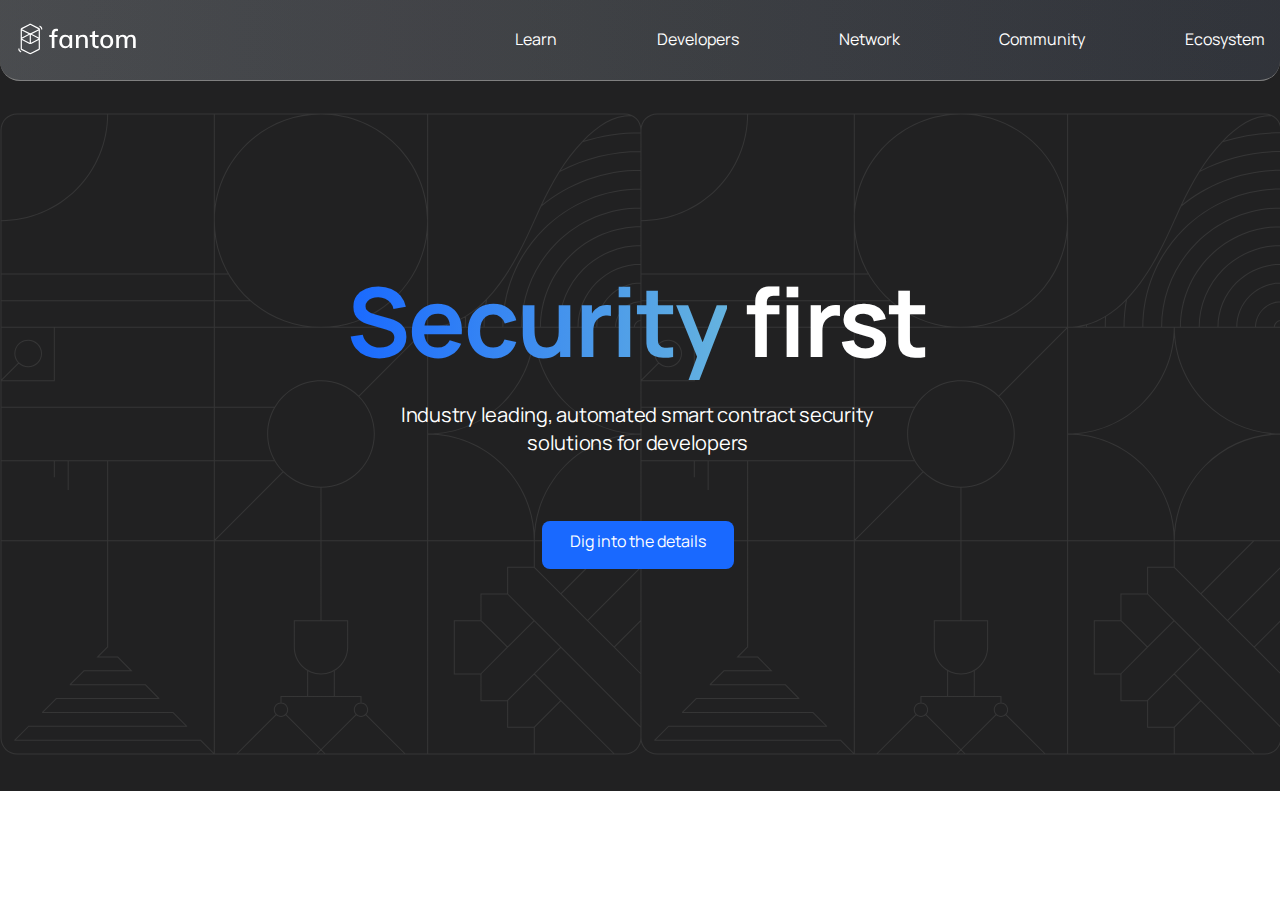
==== Phantom/index.html @ bafaa1d3 "Add files via upload" ====
<!DOCTYPE html>
<html lang="en">

<head>
    <meta charset="UTF-8">
    <meta name="viewport" content="width=device-width, initial-scale=1.0">
    <title>Document</title>
    <link rel="stylesheet" href="style.css">
</head>

<body>
    <div class="header-wrapper">
        <header>
            <nav class="container">
                <a><img src="Logo (1).svg" class="nav-logo-section" alt="logo"></a>

                <div class="nav-list-section">
                    <ul>
                        <li><a href="#">Learn</a></li>
                        <li><a href="#">Developers</a></li>
                        <li><a href="#">Network</a></li>
                        <li><a href="#">Community</a></li>
                        <li><a href="#">Ecosystem</a></li>
                    </ul>
                </div>
            </nav>
        </header>
    </div>
    <main>
        <div class="banner-section">
            <div class="container banner-section-container">
                <img src="background.svg" alt="graphic image">
                <div class="banner-section-text">
                    <h1><span class="security-color">Security</span> first</h1>
                    <p>Industry leading, automated smart contract security solutions for
                        developers</p>
                    <a class="primary-button">Dig into the details</a>
                </div>

            </div>
        </div>
    </main>
    <footer>

    </footer>
</body>

</html>
---- Phantom/style.css ----
@import url('https://fonts.googleapis.com/css2?family=Manrope:wght@700&display=swap');
@import url('https://fonts.googleapis.com/css2?family=Manrope:wght@400&display=swap');

* {
    box-sizing: border-box;
    margin: 0;
    padding: 0;
}

body {
    margin: 0;
    padding: 0;
    color: #FFFFFF;
}

a {
    text-decoration: none;
    color: white;
    font-family: 'Manrope', sans-serif;
    font-weight: 400;
    Size: 16px;
    line-height: 16px;
    transition: all ease-in-out 0.3;
}

h1 {
    font-family: 'Manrope', sans-serif;
    font-weight: 700;
    font-Size: 96px;
    line-height: 96px;
    letter-spacing: -2px;
}

p {
    font-family: 'Manrope', sans-serif;
    font-weight: 400;
    font-size: 20px;
    line-height: 28px;
    letter-spacing: -0.25px;
}


a:hover {
    cursor: pointer;
}

.container {
    max-width: 1280px;
    margin: auto;
}

.primary-button {
    text-decoration: none;
    padding: 12px 16px 20px 16px;
    border-radius: 8px;
    background-color: #1969FF;
    color: white;
    Font Manrope Weight 700 Size 18px Line height 24px Letter -0.25px Align Center
}

.primary-button:hover {
    background-color: white;
    color: black;
}

.header-wrapper {
    background-color: #212122;

}


header {
    background-image: linear-gradient(90.29deg, rgba(209, 209, 214, 0.08) 0.05%, rgba(103, 116, 139, 0.08) 100%), linear-gradient(90.21deg, rgba(212, 225, 236, 0.16) 0%, rgba(103, 116, 139, 0.16) 100%);
    background-color: #212122;
    border-bottom: 1px solid gray;
    border-bottom-left-radius: 20px;
    border-bottom-right-radius: 20px;
}

nav {
    max-width: 100%;
    display: flex;
    flex-direction: row;
    padding-top: 23px;
    padding-bottom: 23px;
    padding: 23px 15px;
    justify-content: space-between;
    align-items: center;
}

nav img {
    width: 124px;
    height: 32.21px;
}

.nav-list-section {
    width: 60%;

}

.nav-list-section ul {
    list-style-type: none;
    display: flex;
    flex-direction: row;
    justify-content: space-between;
}

.banner-section {
    background-color: #212122;
}

.banner-section-container {
    padding-top: 32px;
    position: relative;
    padding-bottom: 32px;
}

.banner-section-text {
    max-width: 586px;
    position: absolute;
    top: 192px;
    bottom: 152px;
    left: 347px;
    display: flex;
    flex-direction: column;
    text-align: center;
    align-items: center;
}

.enter {
    display: block;
}

.banner-section-text h1 {
    padding-bottom: 32px;
    text-align: center;
}

.security-color {
    /* background: linear-gradient(90deg, #1969FF 0%, #65B3DF 100%);
    -webkit-text-fill-color: transparent;
    -webkit-background-clip: text; */
    background-image: linear-gradient(90deg, #1969FF 0%, #65B3DF 100%);
    -webkit-background-clip: text;
    -webkit-text-fill-color: transparent;

}

.banner-section-text p {
    width: 480px;
    padding-bottom: 64px;
    text-align: center;
}

.banner-section-text a {
    width: 192px;
}
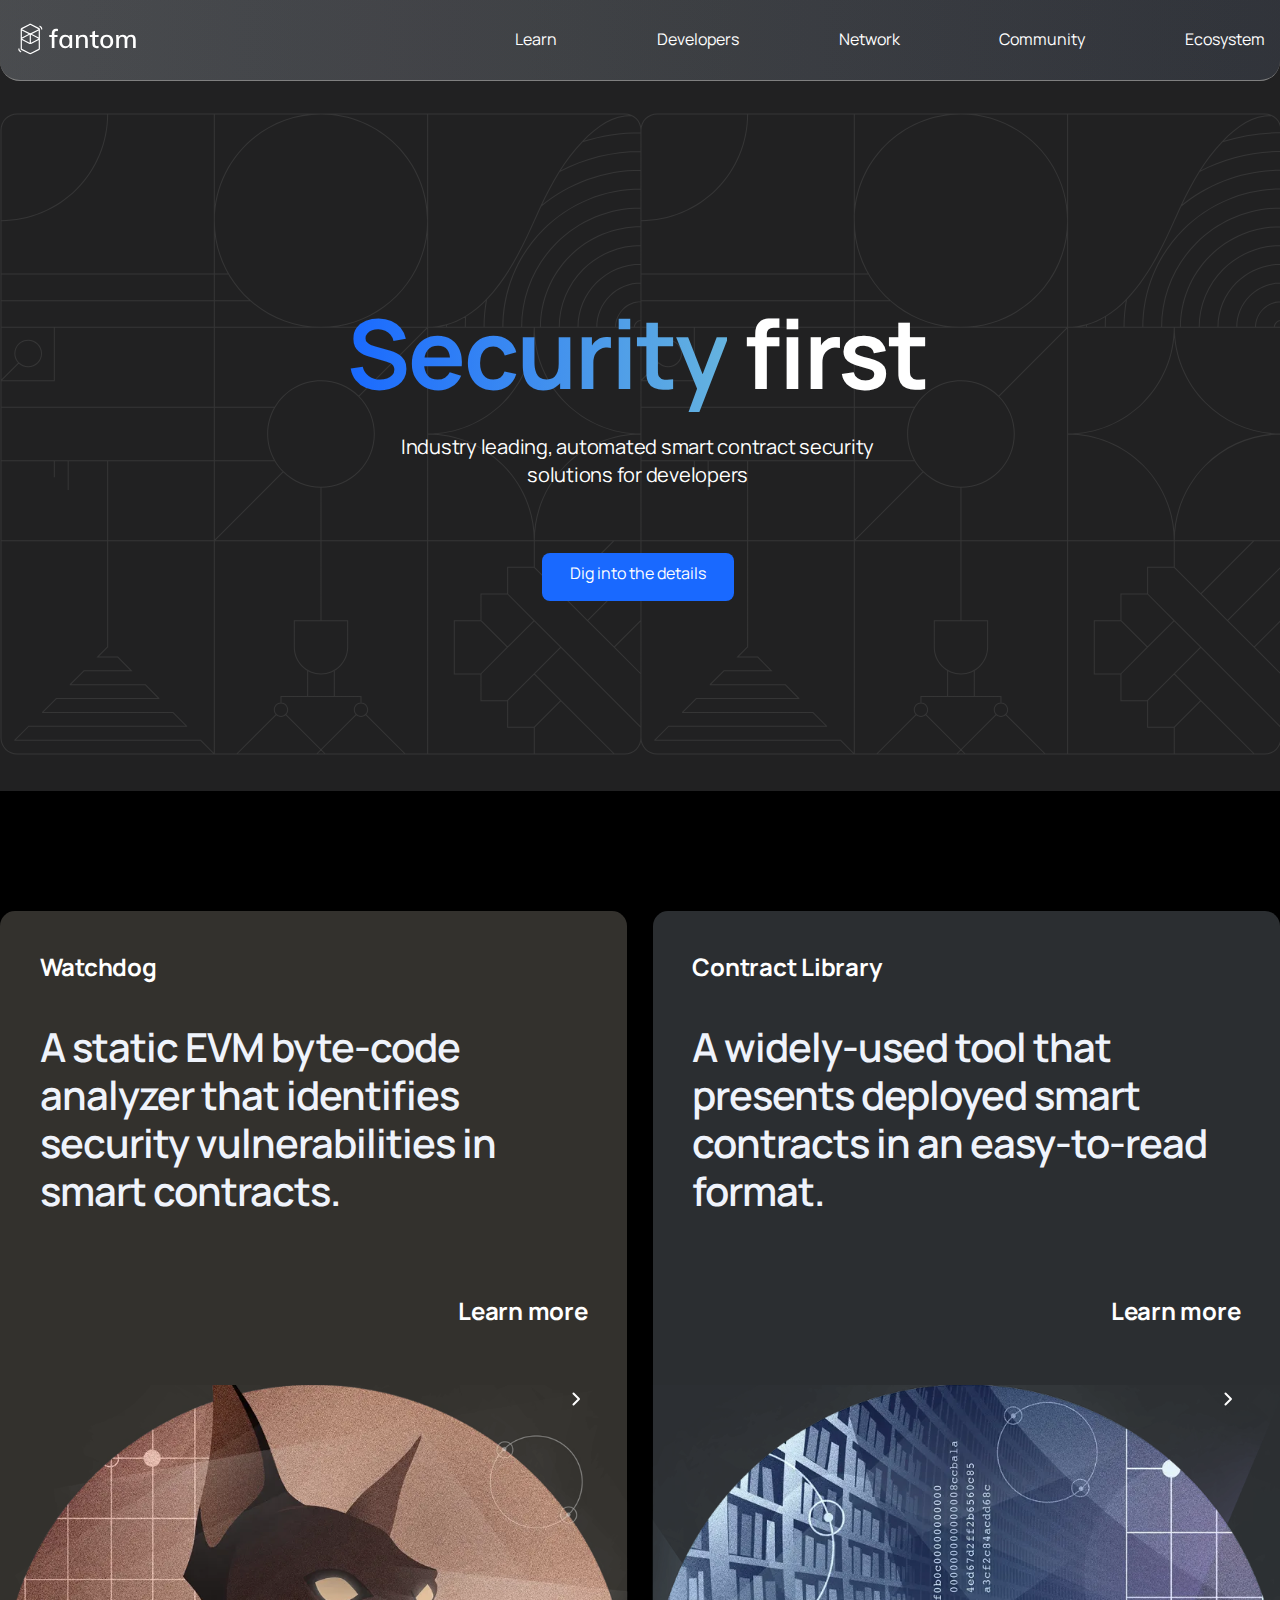
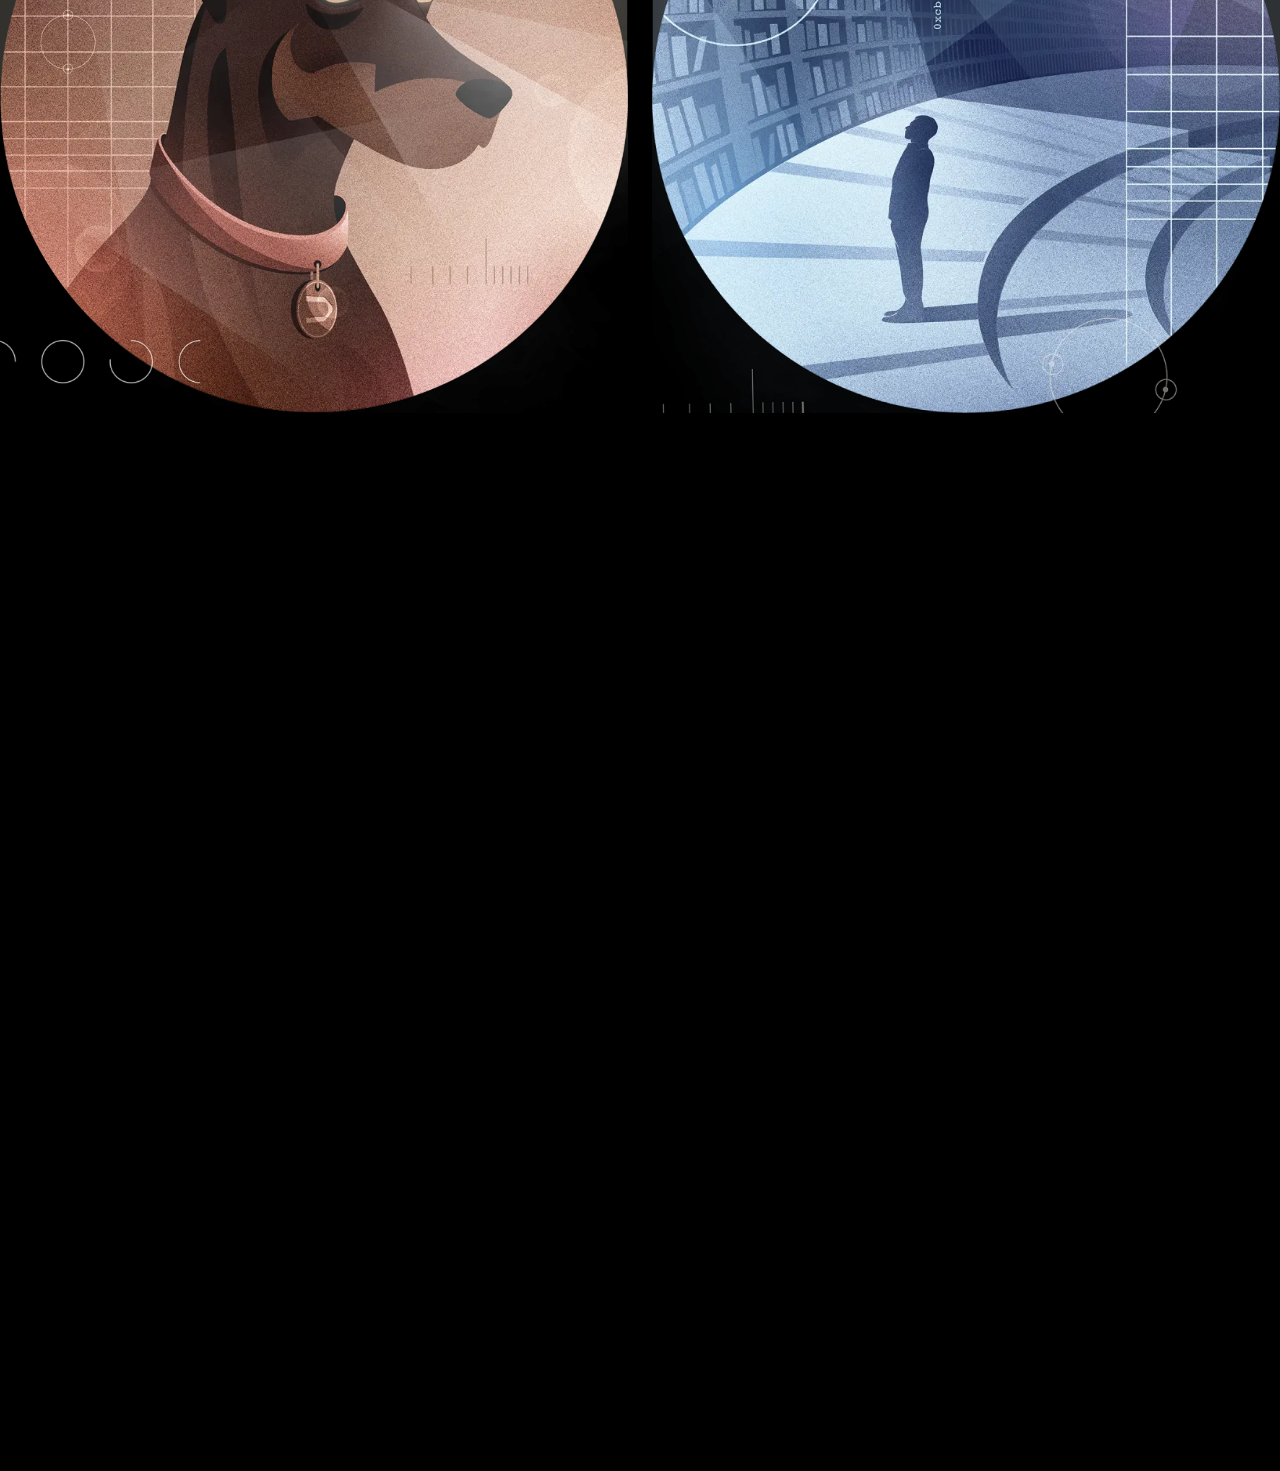
==== commit e151b96c: "Add files via upload" ====
--- a/Phantom/index.html
+++ b/Phantom/index.html
@@ -34,9 +34,44 @@
                     <h1><span class="security-color">Security</span> first</h1>
                     <p>Industry leading, automated smart contract security solutions for
                         developers</p>
-                    <a class="primary-button">Dig into the details</a>
+                    <a class="primary-button" href="#">Dig into the details</a>
                 </div>
 
+            </div>
+        </div>
+        <div class="powerfultools-wrapper">
+            <div class="powerfultools-section">
+                <div class="container powerfultools-section-container">
+                    <div class="powerfultools-leftdiv">
+                        <div class="powerfultools-leftdiv-text">
+                            <h5>
+                                Watchdog
+                            </h5>
+                            <p>
+                                A static EVM byte-code analyzer that identifies security vulnerabilities in smart
+                                contracts.
+                            </p>
+                            <a>
+                                Learn more <img src="arrow.svg" alt="arrow image">
+                            </a>
+                        </div>
+                        <img src="dog.svg" alt="watchdog image">
+                    </div>
+                    <div class="powerfultools-rightdiv">
+                        <div class="powerfultools-rightdiv-text">
+                            <h5>
+                                Contract Library
+                            </h5>
+                            <p>
+                                A widely-used tool that presents deployed smart contracts in an easy-to-read format.
+                            </p>
+                            <a>
+                                Learn more <img src="arrow.svg" alt="arrow image">
+                            </a>
+                        </div>
+                        <img src="contractlib.svg" alt="contract image">
+                    </div>
+                </div>
             </div>
         </div>
     </main>
--- a/Phantom/style.css
+++ b/Phantom/style.css
@@ -18,9 +18,9 @@
     color: white;
     font-family: 'Manrope', sans-serif;
     font-weight: 400;
-    Size: 16px;
+    font-size: 16px;
     line-height: 16px;
-    transition: all ease-in-out 0.3;
+    transition: all ease-in-out 0.3s;
 }
 
 h1 {
@@ -42,6 +42,7 @@
 
 a:hover {
     cursor: pointer;
+    color: black;
 }
 
 .container {
@@ -55,7 +56,6 @@
     border-radius: 8px;
     background-color: #1969FF;
     color: white;
-    Font Manrope Weight 700 Size 18px Line height 24px Letter -0.25px Align Center
 }
 
 .primary-button:hover {
@@ -118,8 +118,8 @@
 .banner-section-text {
     max-width: 586px;
     position: absolute;
-    top: 192px;
-    bottom: 152px;
+    top: 224px;
+    bottom: 184px;
     left: 347px;
     display: flex;
     flex-direction: column;
@@ -154,4 +154,107 @@
 
 .banner-section-text a {
     width: 192px;
+}
+
+
+.powerfultools-section {
+    width: 100%;
+    background-color: black;
+    border-radius: 160px 160px 0 0;
+}
+
+.powerfultools-wrapper {
+    background-color: #212122;
+}
+
+.powerfultools-section-container {
+    display: flex;
+    /* gap: 24px; */
+    padding-top: 120px;
+    padding-bottom: 1084px;
+    background-color: black;
+    align-items: center;
+    justify-content: space-between;
+}
+
+.powerfultools-leftdiv {
+    width: 49%;
+    position: relative;
+    display: flex;
+    align-items: center;
+    justify-content: center;
+    padding-top: 40px;
+    padding-bottom: 652px;
+    border-radius: 24px 24px 500px 500px;
+    background-image: linear-gradient(#33312D 100%, #615D59 100%);
+}
+
+.powerfultools-leftdiv-text {
+    width: 548px;
+}
+
+.powerfultools-rightdiv {
+    width: 49%;
+    position: relative;
+    display: flex;
+    align-items: center;
+    justify-content: center;
+    padding-top: 40px;
+    padding-bottom: 652px;
+    border-radius: 24px 24px 500px 500px;
+    background-image: linear-gradient(#2B2E31 100%, #495053 100%);
+
+}
+
+.powerfultools-rightdiv-text {
+    width: 548px;
+}
+
+.powerfultools-section-container p {
+    width: 100%;
+    padding-bottom: 72px;
+    font-family: Manrope;
+    font-weight: 600;
+    font-size: 40px;
+    line-height: 48px;
+    letter-spacing: -1px;
+    color: #EFF3FB;
+}
+
+.powerfultools-section-container h5 {
+    padding-bottom: 40px;
+    font-family:
+        Manrope;
+    font-weight:
+        700;
+    font-size:
+        24px;
+    line-height:
+        32px;
+    letter-spacing:
+        -0.25px;
+}
+
+.powerfultools-section-container a {
+    display: flex;
+    padding: 8px 0px 8px 0px;
+    align-items: center;
+    justify-content: right;
+    Font-family:
+        Manrope;
+    font-weight:
+        700;
+    font-Size:
+        24px;
+    line-height:
+        32px;
+    letter-spacing:
+        -0.25px;
+}
+
+
+
+.powerfultools-section-container img {
+    position: absolute;
+    top: 474px;
 }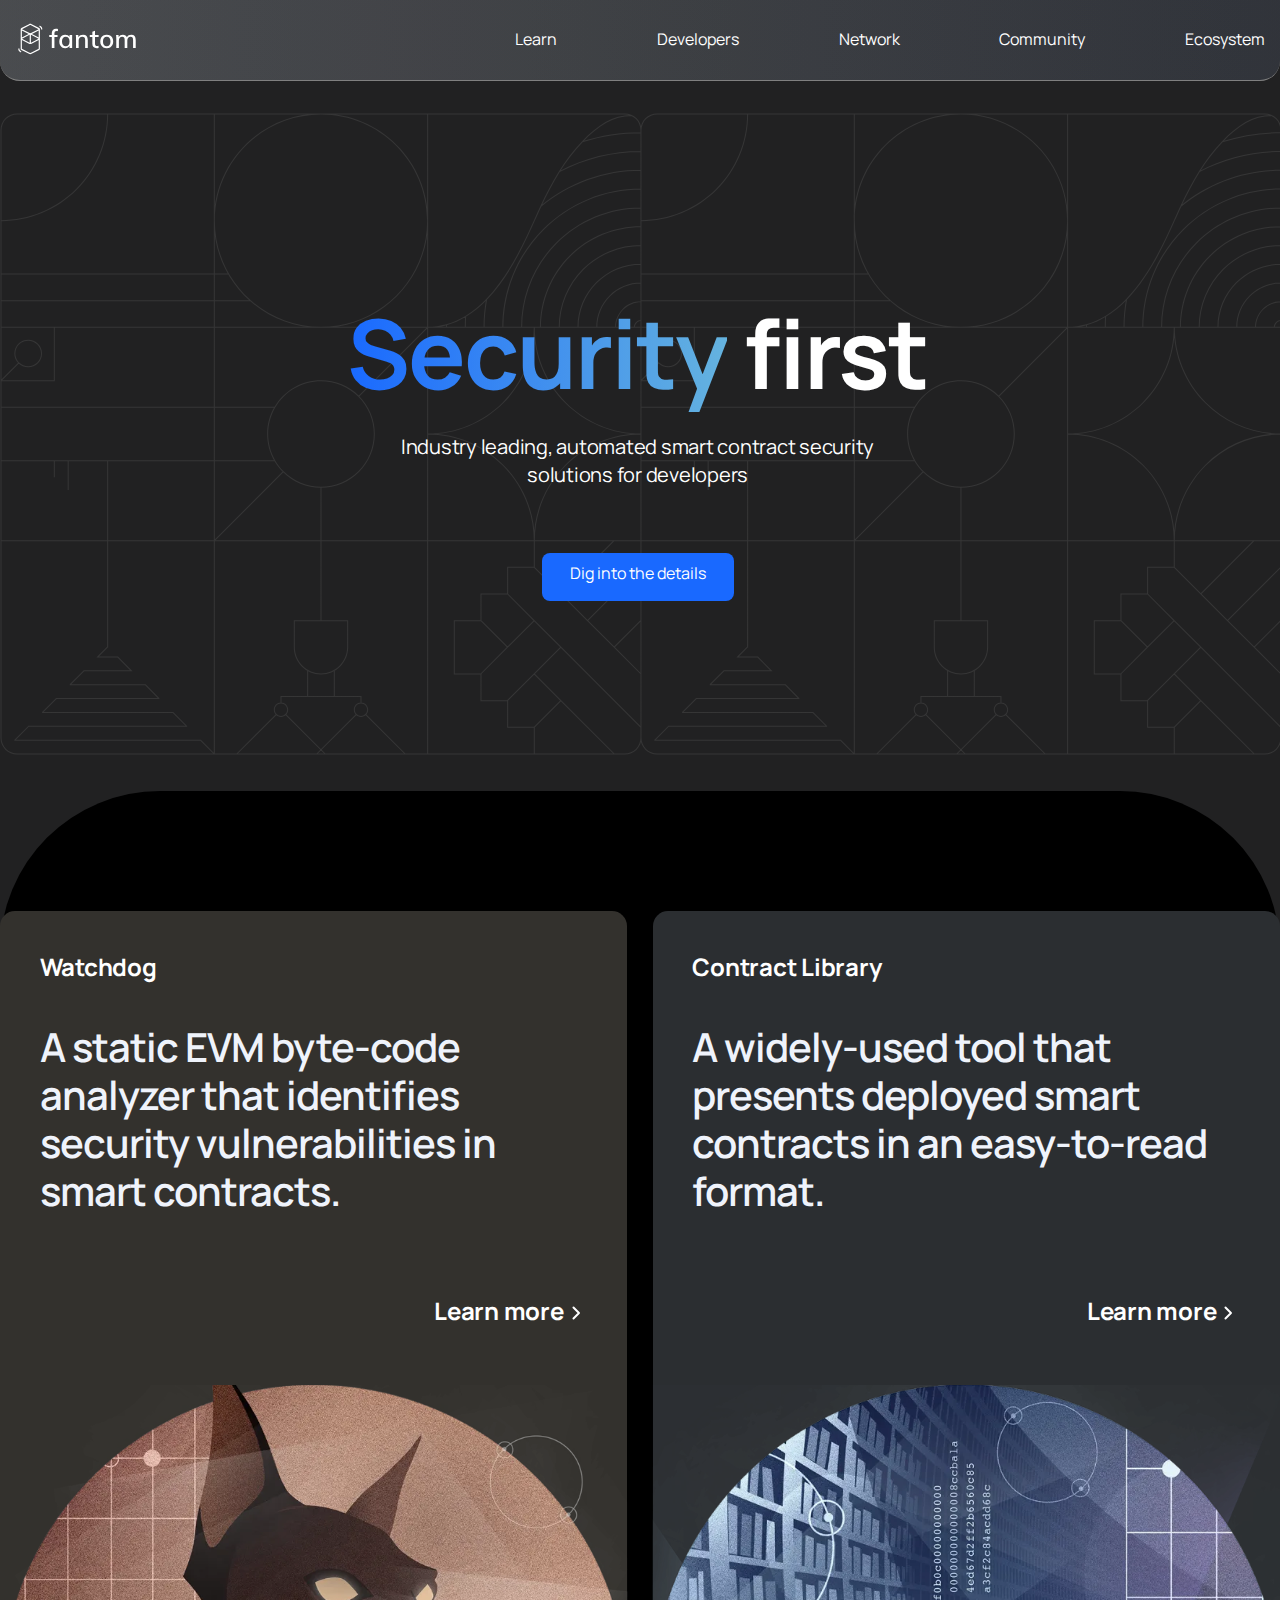
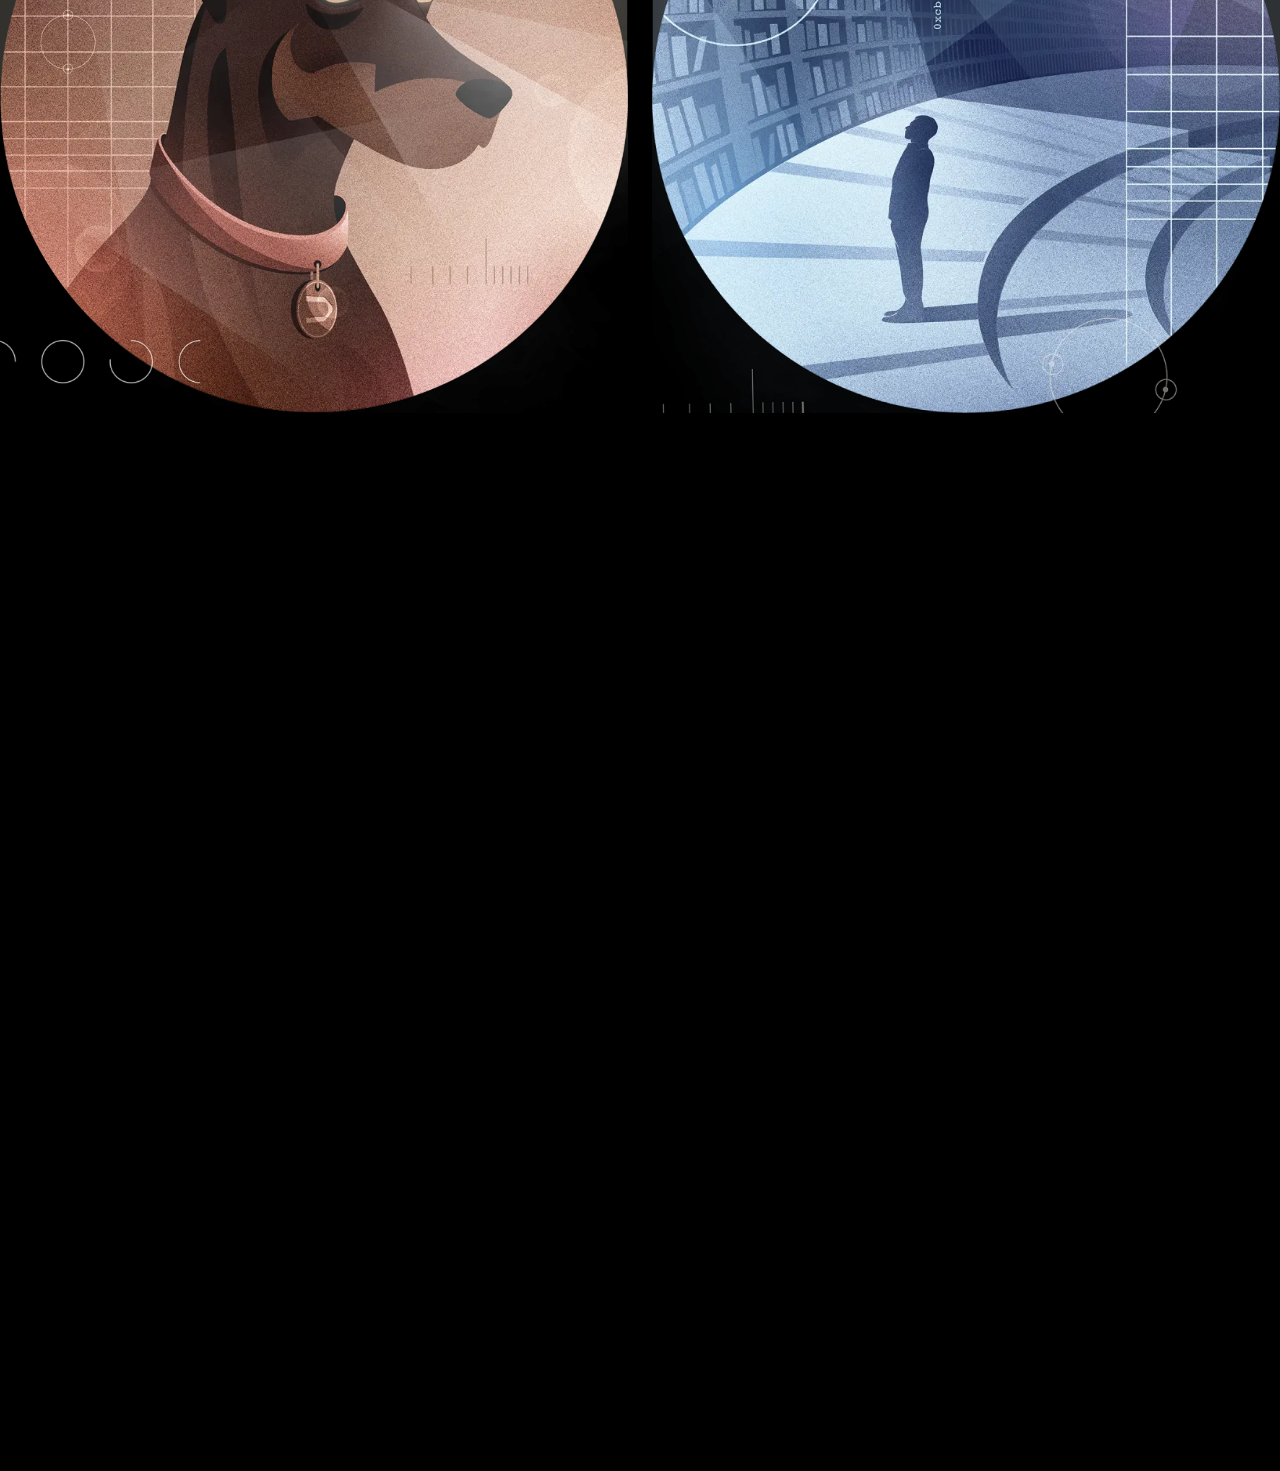
==== commit 04efd9b3: "Add files via upload" ====
--- a/Phantom/index.html
+++ b/Phantom/index.html
@@ -55,7 +55,7 @@
                                 Learn more <img src="arrow.svg" alt="arrow image">
                             </a>
                         </div>
-                        <img src="dog.svg" alt="watchdog image">
+                        <img src="dog.svg" class="card-image" alt="watchdog image">
                     </div>
                     <div class="powerfultools-rightdiv">
                         <div class="powerfultools-rightdiv-text">
@@ -69,7 +69,7 @@
                                 Learn more <img src="arrow.svg" alt="arrow image">
                             </a>
                         </div>
-                        <img src="contractlib.svg" alt="contract image">
+                        <img class="card-image" src="contractlib.svg" alt="contract image">
                     </div>
                 </div>
             </div>
--- a/Phantom/style.css
+++ b/Phantom/style.css
@@ -172,7 +172,6 @@
     /* gap: 24px; */
     padding-top: 120px;
     padding-bottom: 1084px;
-    background-color: black;
     align-items: center;
     justify-content: space-between;
 }
@@ -252,9 +251,7 @@
         -0.25px;
 }
 
-
-
-.powerfultools-section-container img {
+.card-image {
     position: absolute;
     top: 474px;
 }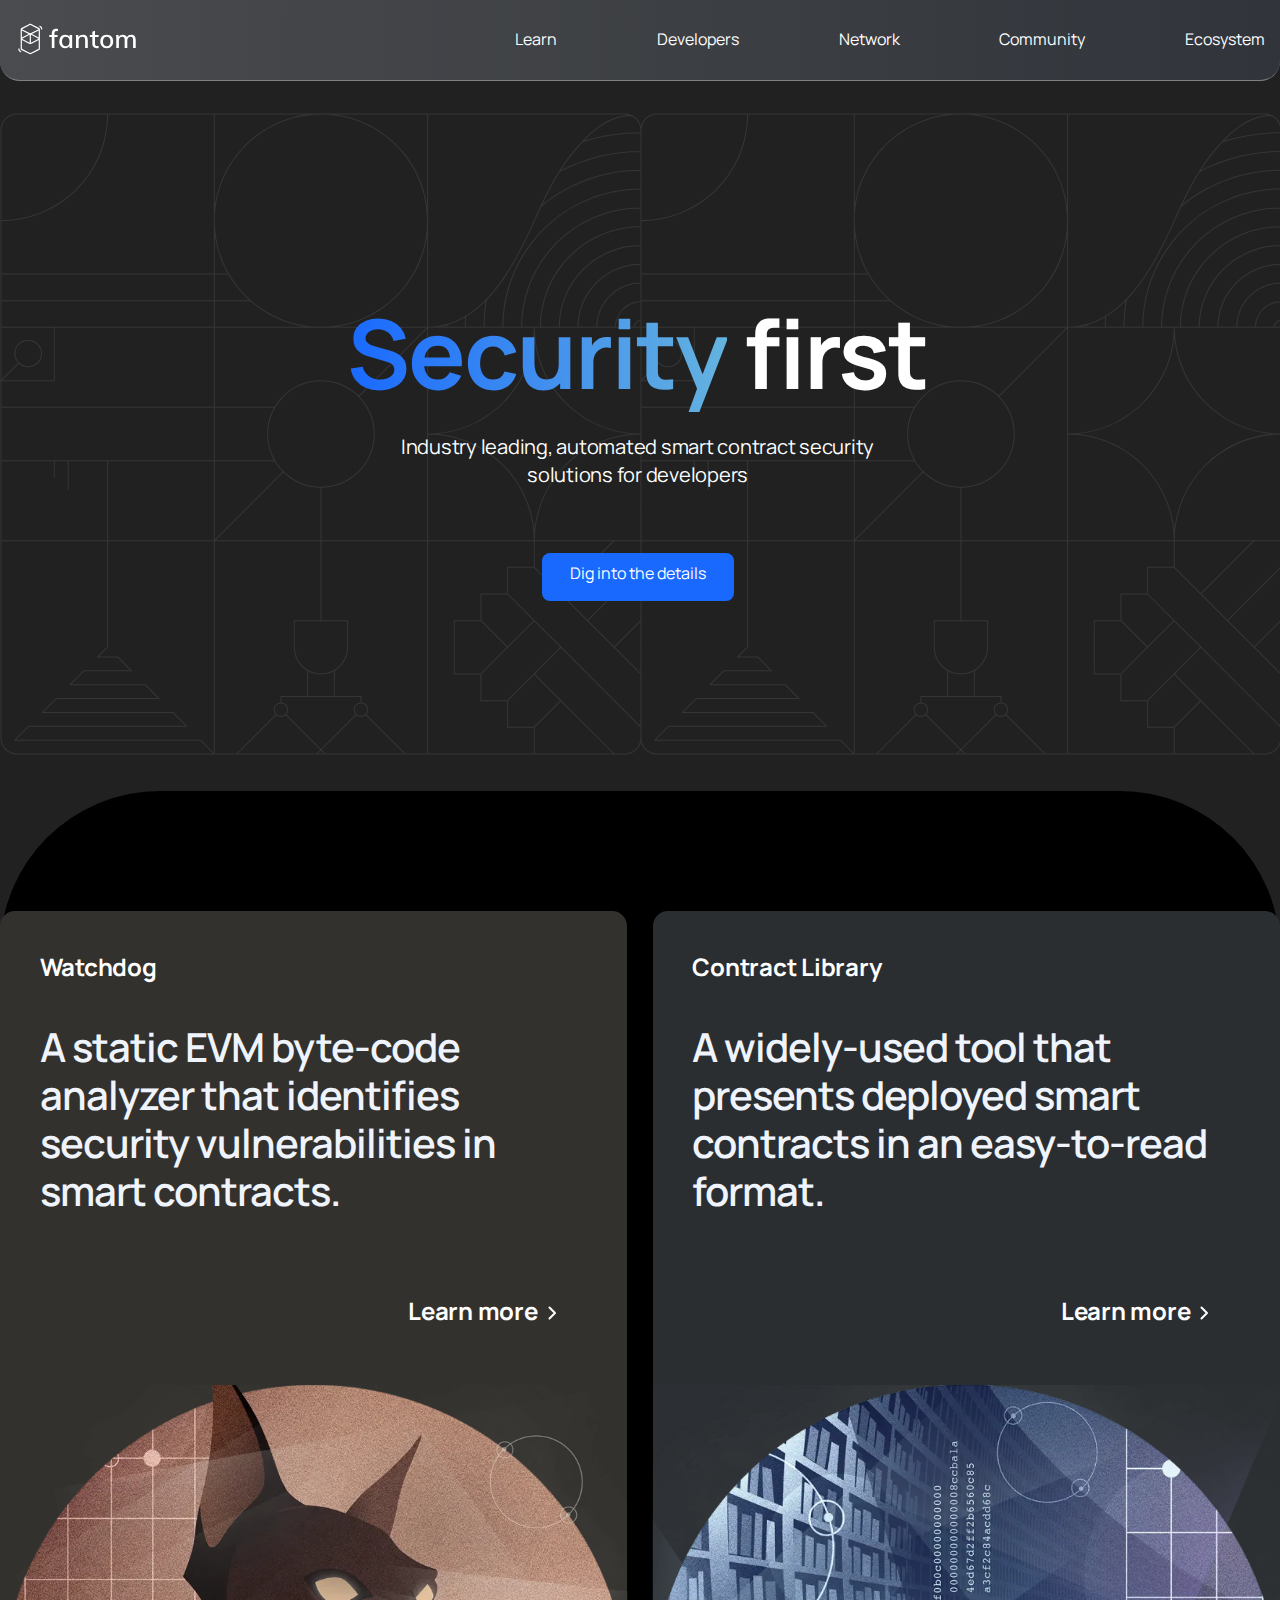
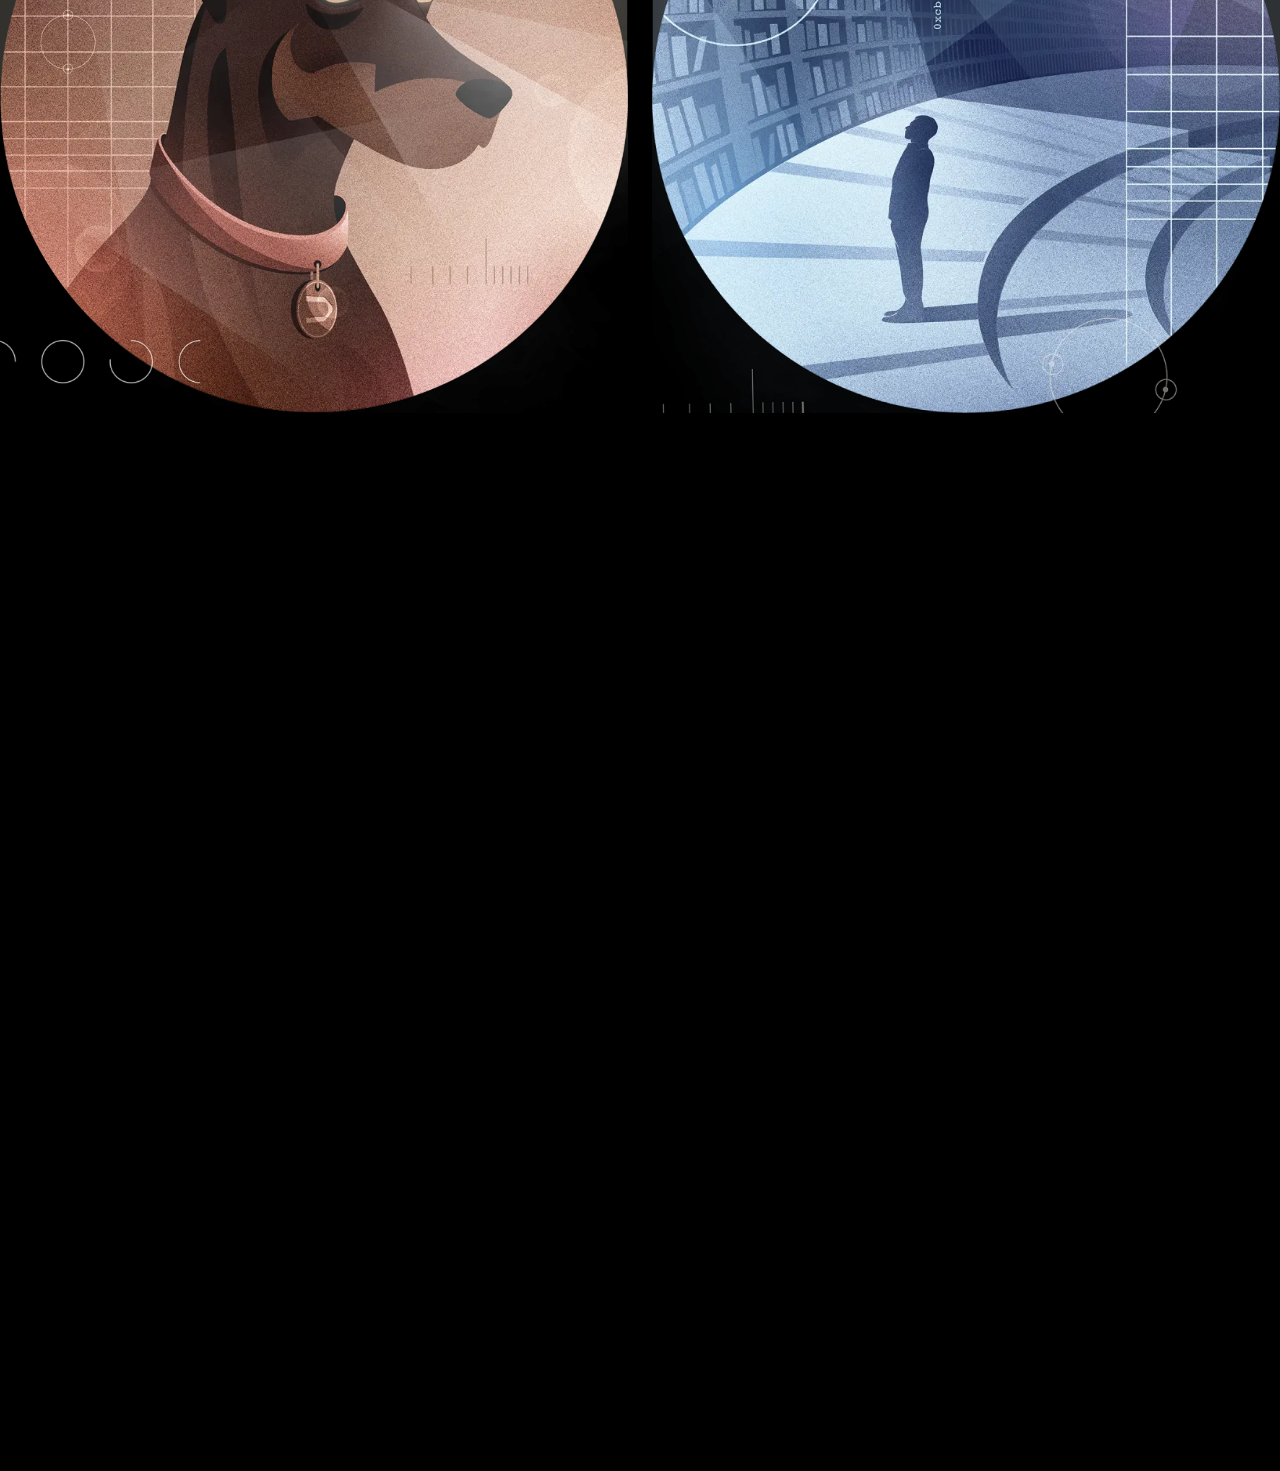
==== commit a41a133e: "Add files via upload" ====
--- a/Phantom/index.html
+++ b/Phantom/index.html
@@ -51,8 +51,9 @@
                                 A static EVM byte-code analyzer that identifies security vulnerabilities in smart
                                 contracts.
                             </p>
-                            <a>
-                                Learn more <img src="arrow.svg" alt="arrow image">
+                            <a class="learn-more">
+                                Learn more <div class="learn-more-div">-</div> <img class="arrow-image" src="arrow.svg"
+                                    alt="arrow image">
                             </a>
                         </div>
                         <img src="dog.svg" class="card-image" alt="watchdog image">
@@ -65,8 +66,9 @@
                             <p>
                                 A widely-used tool that presents deployed smart contracts in an easy-to-read format.
                             </p>
-                            <a>
-                                Learn more <img src="arrow.svg" alt="arrow image">
+                            <a class="learn-more">
+                                Learn more <div class="learn-more-div">-</div><img class="arrow-image" src="arrow.svg"
+                                    alt="arrow image">
                             </a>
                         </div>
                         <img class="card-image" src="contractlib.svg" alt="contract image">
--- a/Phantom/style.css
+++ b/Phantom/style.css
@@ -42,7 +42,7 @@
 
 a:hover {
     cursor: pointer;
-    color: black;
+    color: lightblue;
 }
 
 .container {
@@ -235,8 +235,9 @@
 }
 
 .powerfultools-section-container a {
-    display: flex;
-    padding: 8px 0px 8px 0px;
+    position: relative;
+    display: flex;
+    padding: 8px 50px 8px 0px;
     align-items: center;
     justify-content: right;
     Font-family:
@@ -254,4 +255,50 @@
 .card-image {
     position: absolute;
     top: 474px;
+}
+
+@keyframes arrowanimation {
+    from {
+        left: 500px;
+        top: 12px;
+    }
+
+    to {
+        left: 510px;
+        top: 12px;
+    }
+}
+
+.arrow-image {
+    position: absolute;
+    width: 24px;
+    height: 24px;
+    left: 500px;
+    /* animation: arrowanimation 1s; */
+}
+
+/* .arrow-image:hover {
+    animation: arrowanimation 0.1s ease-in-out 0s;
+    animation-fill-mode: forwards;
+} */
+
+.learn-more-div {
+    position: absolute;
+    color: white;
+    padding-left: 25px;
+    left: 480px;
+    top: 10px;
+    opacity: 0;
+}
+
+.learn-more:hover {
+
+    .arrow-image {
+        animation: arrowanimation 0.1s ease-in-out 0s;
+        animation-fill-mode: forwards;
+    }
+
+    .learn-more-div {
+        opacity: 1;
+    }
 }